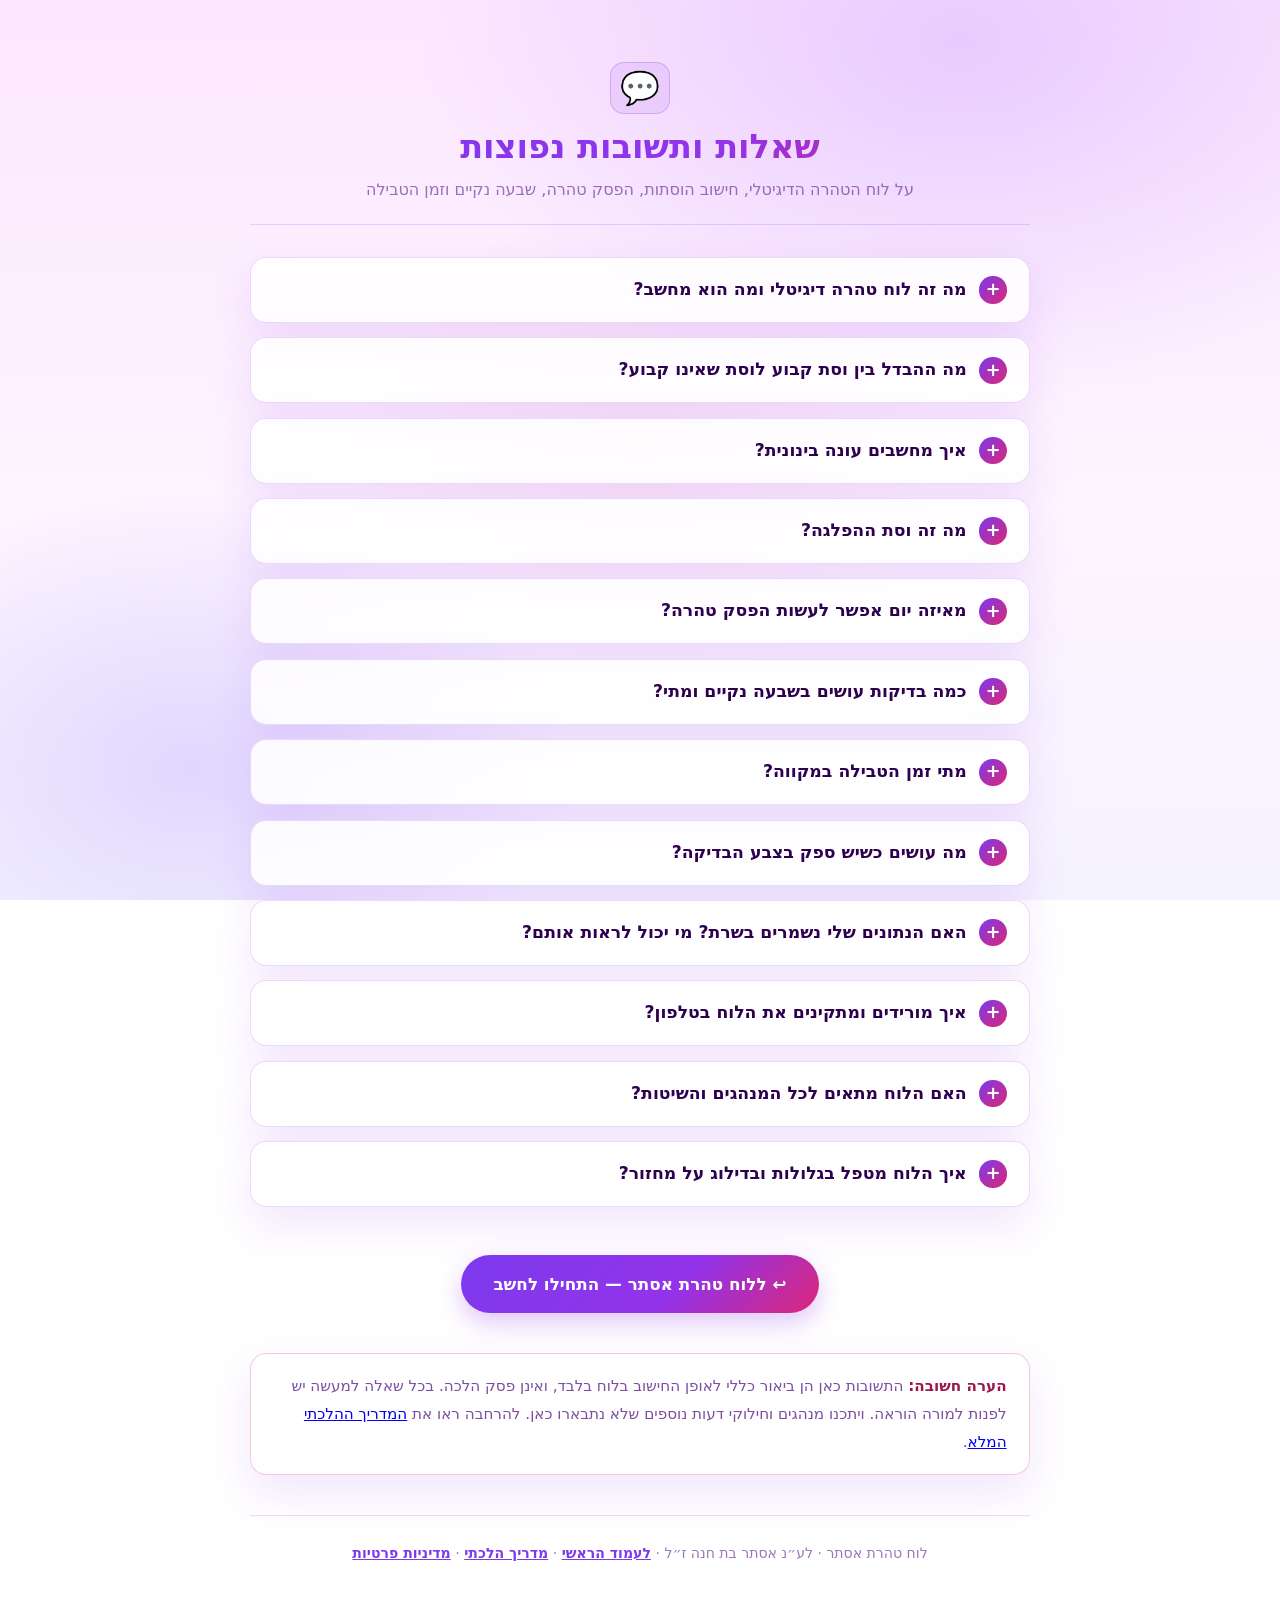
==== faq.html @ 2efc6121 "שיפורי SEO: קטע אודות גלוי, דף שאלות ותשובות, כפתור התקנה + ערכות עיצוב חדשות SEO: - קטע "אודות" גלו" ====
<!doctype html>
<html lang="he" dir="rtl">
  <head>
    <meta charset="UTF-8" />
    <meta name="viewport" content="width=device-width, initial-scale=1" />
    <title>שאלות ותשובות — לוח טהרה, חישוב וסתות, הפסק טהרה וזמן טבילה | טהרת אסתר</title>
    <meta name="description" content="תשובות לשאלות נפוצות: מה זה לוח טהרה דיגיטלי, איך מחשבים עונה בינונית ווסת הפלגה, מאיזה יום עושים הפסק טהרה, כמה בדיקות בשבעה נקיים, מתי זמן הטבילה במקווה, ואיך מתקינים את הלוח בטלפון." />
    <meta name="keywords" content="לוח טהרה, לוח טהרה דיגיטלי, מחשבון טהרה, מחשבון וסתות, חישוב וסתות, עונה בינונית, וסת הפלגה, הפסק טהרה, שבעה נקיים, זמן טבילה, מחשבון טבילה במקווה, לוח טהרה להורדה, שאלות ותשובות" />
    <meta name="author" content="yhg" />
    <link rel="canonical" href="https://lgolds311-code.github.io/taharat-esther-vestot/faq.html" />
    <meta property="og:title" content="שאלות ותשובות — לוח טהרה דיגיטלי, וסתות, הפסק טהרה וטבילה" />
    <meta property="og:description" content="תשובות קצרות לשאלות הנפוצות על חישוב וסתות, הפסק טהרה, שבעה נקיים, זמן טבילה, פרטיות והתקנה — נלווה ללוח טהרת אסתר." />
    <meta property="og:type" content="article" />
    <meta property="og:url" content="https://lgolds311-code.github.io/taharat-esther-vestot/faq.html" />
    <meta property="og:locale" content="he_IL" />
    <meta property="og:image" content="https://lgolds311-code.github.io/taharat-esther-vestot/preview.png" />
    <meta property="og:image:width" content="1200" />
    <meta property="og:image:height" content="630" />
    <meta name="theme-color" content="#fdf4ff" />
    <link rel="icon" href="./icon.svg" type="image/svg+xml" />
    <style>
      :root {
        --card: rgba(255, 255, 255, 0.88);
        --border: rgba(147, 51, 234, 0.18);
        --brand: #9333ea;
        --brand-2: #7c3aed;
        --accent: #db2777;
        --text: #2d0050;
        --muted: rgba(88, 28, 135, 0.6);
        --shadow: 0 18px 44px rgba(147, 51, 234, 0.12);
        --radius: 16px;
      }
      * { box-sizing: border-box; }
      html { scroll-behavior: smooth; }
      body {
        margin: 0;
        color-scheme: light;
        font-family: "Segoe UI", "Heebo", system-ui, -apple-system, Arial, sans-serif;
        color: var(--text);
        line-height: 1.85;
        background:
          radial-gradient(900px 600px at 75% 5%,  rgba(216, 180, 254, 0.55), transparent 60%),
          radial-gradient(700px 500px at 15% 85%, rgba(196, 181, 253, 0.45), transparent 55%),
          radial-gradient(500px 400px at 50% 50%, rgba(251, 207, 232, 0.30), transparent 60%),
          linear-gradient(180deg, #fce7ff 0%, #fdf4ff 55%, #f5f3ff 100%);
        background-attachment: fixed;
        min-height: 100vh;
      }
      .wrap { max-width: 820px; margin: 0 auto; padding: 2.4rem 1.25rem 4rem; }

      header.hero {
        text-align: center;
        padding: 1.5rem 0 1.2rem;
        border-bottom: 1px solid var(--border);
        margin-bottom: 2rem;
      }
      .hero .logo {
        display: inline-flex;
        font-size: 2rem;
        line-height: 1;
        padding: 0.55rem;
        border-radius: 14px;
        background: rgba(147, 51, 234, 0.1);
        border: 1px solid rgba(147, 51, 234, 0.25);
      }
      h1 {
        font-size: clamp(1.5rem, 4.5vw, 2.1rem);
        margin: 0.7rem 0 0.4rem;
        background: linear-gradient(135deg, #7c3aed 0%, #9333ea 60%, #db2777 100%);
        -webkit-background-clip: text;
        background-clip: text;
        color: transparent;
        line-height: 1.3;
      }
      .hero p.sub { color: var(--muted); margin: 0.2rem 0 0; font-size: 1rem; }

      .intro {
        background: var(--card);
        border: 1px solid var(--border);
        border-radius: var(--radius);
        padding: 1.2rem 1.4rem;
        margin-bottom: 2rem;
        font-size: 1.02rem;
        box-shadow: var(--shadow);
      }

      nav.toc {
        background: var(--card);
        border: 1px solid var(--border);
        border-radius: var(--radius);
        padding: 1rem 1.4rem;
        margin-bottom: 2.4rem;
        box-shadow: var(--shadow);
      }
      nav.toc strong { color: var(--brand); display: block; margin-bottom: 0.5rem; }
      nav.toc ul { margin: 0; padding-inline-start: 1.2rem; columns: 2; }
      nav.toc li { margin: 0.25rem 0; }
      nav.toc a { color: var(--brand-2); text-decoration: none; }
      nav.toc a:hover { color: var(--accent); text-decoration: underline; }

      section { margin-bottom: 2.6rem; }
      h2 {
        font-size: 1.4rem;
        color: var(--brand);
        border-inline-start: 4px solid var(--brand);
        padding-inline-start: 0.7rem;
        margin: 2rem 0 0.9rem;
      }
      h3 {
        font-size: 1.1rem;
        color: var(--brand-2);
        margin: 1.4rem 0 0.4rem;
      }
      p { margin: 0.7rem 0; }
      strong { color: #5b21b6; }
      ul.clean { padding-inline-start: 1.3rem; }
      ul.clean li { margin: 0.5rem 0; }
      .example {
        background: rgba(219, 39, 119, 0.08);
        border-radius: 10px;
        padding: 0.2rem 0.7rem;
        font-style: italic;
        color: #9d174d;
      }
      .note {
        font-size: 0.95rem;
        color: rgba(88, 28, 135, 0.78);
        background: rgba(147, 51, 234, 0.06);
        border-inline-start: 3px solid var(--brand-2);
        padding: 0.6rem 0.9rem;
        border-radius: 0 10px 10px 0;
        margin: 0.8rem 0;
      }

      .cta {
        text-align: center;
        margin: 3rem 0 1.5rem;
      }
      .cta a {
        display: inline-block;
        background: linear-gradient(135deg, #7c3aed 0%, #9333ea 60%, #db2777 100%);
        color: #fff;
        text-decoration: none;
        font-weight: 700;
        padding: 0.85rem 2rem;
        border-radius: 999px;
        font-size: 1.05rem;
        box-shadow: 0 10px 26px rgba(147, 51, 234, 0.28);
      }
      .cta a:hover { opacity: 0.92; }

      .disclaimer {
        background: rgba(255, 255, 255, 0.7);
        border: 1px solid rgba(219, 39, 119, 0.25);
        border-radius: var(--radius);
        padding: 1.1rem 1.4rem;
        color: rgba(88, 28, 135, 0.78);
        font-size: 0.95rem;
        margin-top: 2.5rem;
        box-shadow: var(--shadow);
      }
      .disclaimer strong { color: #9d174d; }
      footer {
        text-align: center;
        color: var(--muted);
        font-size: 0.88rem;
        margin-top: 2.5rem;
        padding-top: 1.5rem;
        border-top: 1px solid var(--border);
      }
      footer a, section p a { color: var(--brand-2); font-weight: 600; }
    
      .faq {
        background: var(--card);
        border: 1px solid var(--border);
        border-radius: var(--radius);
        box-shadow: var(--shadow);
        margin: 0.9rem 0;
        padding: 0 1.4rem;
      }
      .faq summary {
        list-style: none;
        cursor: pointer;
        display: flex;
        align-items: center;
        gap: 0.8rem;
        padding: 1rem 0;
      }
      .faq summary::-webkit-details-marker { display: none; }
      .faq summary::before {
        content: "+";
        flex: 0 0 1.7rem;
        height: 1.7rem;
        border-radius: 50%;
        display: inline-flex;
        align-items: center;
        justify-content: center;
        background: linear-gradient(135deg, #7c3aed, #db2777);
        color: #fff;
        font-weight: 700;
        font-size: 1.1rem;
        line-height: 1;
      }
      .faq[open] summary::before { content: "−"; }
      .faq summary h2 {
        margin: 0;
        padding: 0;
        border: 0;
        font-size: 1.08rem;
        color: var(--text);
      }
      .faq__a { padding: 0 0 1.1rem 2.5rem; }
      .faq__a p { margin: 0; }
      .faq__a a { color: var(--brand-2); font-weight: 600; }
    </style>
    <script type="application/ld+json">
{
  "@context": "https://schema.org",
  "@type": "FAQPage",
  "inLanguage": "he",
  "mainEntity": [
    {
      "@type": "Question",
      "name": "מה זה לוח טהרה דיגיטלי ומה הוא מחשב?",
      "acceptedAnswer": {
        "@type": "Answer",
        "text": "לוח טהרה דיגיטלי הוא אפליקציה שמחליפה את החישוב הידני של ימי הפרישה. לוח טהרת אסתר מחשב אוטומטית את כל עונות הפרישה לפי ההלכה — וסת החודש, עונה בינונית, יום הבינוני ווסת ההפלגה — וכן וסת קבוע ושאינו קבוע, וסת הדילוג ועקירת וסתות. בנוסף הוא מסמן את יום ההפסק טהרה, סופר את השבעה נקיים עם תזכורות לבדיקות, ומציג את ליל הטבילה במקווה. הלוח חינמי, פרטי, ועובד גם ללא אינטרנט."
      }
    },
    {
      "@type": "Question",
      "name": "מה ההבדל בין וסת קבוע לוסת שאינו קבוע?",
      "acceptedAnswer": {
        "@type": "Answer",
        "text": "אשה שראתה דם ועדיין לא קבעה וסת — חוששת בחודש הבא לשלושה זמנים: וסת החודש (אותו יום בחודש העברי), עונה בינונית (לרוב השיטות יום השלושים לראייה), ווסת ההפלגה (מנין הימים שבין הראייה הקודמת לאחרונה). אשה שראתה את אותו הוסת שלוש פעמים רצופות קובעת וסת קבוע, ומאז חוששת לוסת שקבעה בלבד ולא לשאר הוסתות. הלוח מזהה אוטומטית קביעת וסת ומעדכן את ימי הפרישה בהתאם."
      }
    },
    {
      "@type": "Question",
      "name": "איך מחשבים עונה בינונית?",
      "acceptedAnswer": {
        "@type": "Answer",
        "text": "עונה בינונית היא, לרוב השיטות, יום השלושים מיום הראייה הקודמת (כשיום הראייה נמנה כיום הראשון). יש שיטות שחוששות גם ליום ל״א. הלוח מחשב את העונה הבינונית אוטומטית מכל ראייה שמסמנים בו, ומאפשר לבחור בהגדרות את השיטה שלפיה נוהגים."
      }
    },
    {
      "@type": "Question",
      "name": "מה זה וסת ההפלגה?",
      "acceptedAnswer": {
        "@type": "Answer",
        "text": "וסת ההפלגה הוא מספר הימים שחלפו בין הראייה הקודמת לראייה האחרונה. לדוגמה: אם בין שתי הראיות האחרונות עברו 28 ימים, חוששת שמא תראה שוב לאחר 28 ימים מהראייה האחרונה. אם הפלגה זהה חזרה שלוש פעמים — נקבעה וסת הפלגה קבועה. הלוח מחשב את ההפלגה מכל צמד ראיות ומסמן את יום החשש בלוח."
      }
    },
    {
      "@type": "Question",
      "name": "מאיזה יום אפשר לעשות הפסק טהרה?",
      "acceptedAnswer": {
        "@type": "Answer",
        "text": "לאחר שפסקה מלראות עושים הפסק טהרה. יש אומרים שאפשר לפסוק בטהרה מהיום הרביעי לראיית הוסת, ויש מהיום החמישי, ויש מהשישי ויש הנוהגים מהשביעי — לפי מנהג הקהילה ופסק מורה ההוראה. הפסק הטהרה נעשה כחצי שעה קודם השקיעה. בלוח ניתן להגדיר מאיזה יום נוהגים לפסוק בטהרה, והוא יסמן את היום המתאים ויתזכר בזמן."
      }
    },
    {
      "@type": "Question",
      "name": "כמה בדיקות עושים בשבעה נקיים ומתי?",
      "acceptedAnswer": {
        "@type": "Answer",
        "text": "אם בדיקת ההפסק טהרה יצאה טהורה, מתחילים למחרת לספור שבעה נקיים. במשך שבעת הימים בודקים שתי בדיקות בכל יום: בדיקת שחרית כשקמים בבוקר, ובדיקת ערבית כחצי שעה קודם השקיעה. הלוח יכול לשלוח תזכורת לכל בדיקה, לפי זמני השקיעה במקום המגורים."
      }
    },
    {
      "@type": "Question",
      "name": "מתי זמן הטבילה במקווה?",
      "acceptedAnswer": {
        "@type": "Answer",
        "text": "זמן הטבילה במקווה הוא בערב שלאחר היום השביעי של השבעה נקיים. הלוח מחשב את ליל הטבילה אוטומטית מיום ההפסק טהרה, מציג אותו בלוח ומאפשר להגדיר תזכורת מראש."
      }
    },
    {
      "@type": "Question",
      "name": "מה עושים כשיש ספק בצבע הבדיקה?",
      "acceptedAnswer": {
        "@type": "Answer",
        "text": "כל ספק בבדיקה — האם הצבע טהור או לא — צריך להתייעץ עם מורה הוראה מוסמך לתחום זה. הלוח אינו מחליף פסק הלכה. בלשונית \"צור קשר\" בלוח יש קישור למציאת מורה הוראה מוסמך באיזורכם."
      }
    },
    {
      "@type": "Question",
      "name": "האם הנתונים שלי נשמרים בשרת? מי יכול לראות אותם?",
      "acceptedAnswer": {
        "@type": "Answer",
        "text": "לא. כל הנתונים — הראיות, ההגדרות והתזכורות — נשמרים אך ורק במכשיר שלכם (בדפדפן), ואינם נשלחים לשום שרת. אין הרשמה, אין חשבון ואין איסוף מידע אישי. ניתן לייצא גיבוי לקובץ ולייבא אותו במכשיר אחר. פירוט מלא במדיניות הפרטיות."
      }
    },
    {
      "@type": "Question",
      "name": "איך מורידים ומתקינים את הלוח בטלפון?",
      "acceptedAnswer": {
        "@type": "Answer",
        "text": "לוח טהרת אסתר הוא אפליקציית ווב (PWA) שמתקינים ישירות מהדפדפן, ללא חנות אפליקציות. באנדרואיד: לחצו על הכפתור \"התקנה במכשיר\" בעמוד הראשי, או על \"התקנת אפליקציה\" בתפריט הדפדפן. באייפון: פתחו את הלוח בספארי, לחצו על כפתור השיתוף ובחרו \"הוספה למסך הבית\". לאחר ההתקנה הלוח נפתח כמו כל אפליקציה ועובד גם ללא אינטרנט."
      }
    },
    {
      "@type": "Question",
      "name": "האם הלוח מתאים לכל המנהגים והשיטות?",
      "acceptedAnswer": {
        "@type": "Answer",
        "text": "כן. הלוח מאפשר לבחור בהגדרות את השיטה לפיה נוהגים בכל אחד מהחישובים: יום ההפסק טהרה, עונה בינונית (יום ל׳ או ל״א), עונת אור זרוע, אופן חישוב ההפלגות ועוד — כך שהוא מתאים לקהילות אשכנז, ספרד וכל המנהגים. בכל שאלה למעשה יש לפנות למורה הוראה."
      }
    },
    {
      "@type": "Question",
      "name": "איך הלוח מטפל בגלולות ובדילוג על מחזור?",
      "acceptedAnswer": {
        "@type": "Answer",
        "text": "בלשונית \"גלולות\" בהגדרות ניתן לסמן יום הפסקת גלולות בלוח. הלוח מסמן אוטומטית את יום החשש הנובע מהפסקת הגלולות, לצד שאר עונות הפרישה. בכל מקרה של שינוי הורמונלי או מחזור לא סדיר מומלץ להתייעץ עם מורה הוראה."
      }
    }
  ]
}
    </script>
    <script type="application/ld+json">
{
  "@context": "https://schema.org",
  "@type": "BreadcrumbList",
  "itemListElement": [
    {
      "@type": "ListItem",
      "position": 1,
      "name": "לוח טהרת אסתר",
      "item": "https://lgolds311-code.github.io/taharat-esther-vestot/"
    },
    {
      "@type": "ListItem",
      "position": 2,
      "name": "שאלות ותשובות",
      "item": "https://lgolds311-code.github.io/taharat-esther-vestot/faq.html"
    }
  ]
}
    </script>
  </head>
  <body>
    <div class="wrap">
      <header class="hero">
        <div class="logo">💬</div>
        <h1>שאלות ותשובות נפוצות</h1>
        <p class="sub">על לוח הטהרה הדיגיטלי, חישוב הוסתות, הפסק טהרה, שבעה נקיים וזמן הטבילה</p>
      </header>

      <details class="faq" id="q1">
        <summary><h2>מה זה לוח טהרה דיגיטלי ומה הוא מחשב?</h2></summary>
        <div class="faq__a"><p>לוח טהרה דיגיטלי הוא אפליקציה שמחליפה את החישוב הידני של ימי הפרישה. לוח טהרת אסתר מחשב אוטומטית את כל עונות הפרישה לפי ההלכה — וסת החודש, עונה בינונית, יום הבינוני ווסת ההפלגה — וכן וסת קבוע ושאינו קבוע, וסת הדילוג ועקירת וסתות. בנוסף הוא מסמן את יום ההפסק טהרה, סופר את השבעה נקיים עם תזכורות לבדיקות, ומציג את ליל הטבילה במקווה. הלוח חינמי, פרטי, ועובד גם ללא אינטרנט.</p></div>
      </details>

      <details class="faq" id="q2">
        <summary><h2>מה ההבדל בין וסת קבוע לוסת שאינו קבוע?</h2></summary>
        <div class="faq__a"><p>אשה שראתה דם ועדיין לא קבעה וסת — חוששת בחודש הבא לשלושה זמנים: וסת החודש (אותו יום בחודש העברי), עונה בינונית (לרוב השיטות יום השלושים לראייה), ווסת ההפלגה (מנין הימים שבין הראייה הקודמת לאחרונה). אשה שראתה את אותו הוסת שלוש פעמים רצופות קובעת וסת קבוע, ומאז חוששת לוסת שקבעה בלבד ולא לשאר הוסתות. הלוח מזהה אוטומטית קביעת וסת ומעדכן את ימי הפרישה בהתאם.</p></div>
      </details>

      <details class="faq" id="q3">
        <summary><h2>איך מחשבים עונה בינונית?</h2></summary>
        <div class="faq__a"><p>עונה בינונית היא, לרוב השיטות, יום השלושים מיום הראייה הקודמת (כשיום הראייה נמנה כיום הראשון). יש שיטות שחוששות גם ליום ל״א. הלוח מחשב את העונה הבינונית אוטומטית מכל ראייה שמסמנים בו, ומאפשר לבחור בהגדרות את השיטה שלפיה נוהגים.</p></div>
      </details>

      <details class="faq" id="q4">
        <summary><h2>מה זה וסת ההפלגה?</h2></summary>
        <div class="faq__a"><p>וסת ההפלגה הוא מספר הימים שחלפו בין הראייה הקודמת לראייה האחרונה. לדוגמה: אם בין שתי הראיות האחרונות עברו 28 ימים, חוששת שמא תראה שוב לאחר 28 ימים מהראייה האחרונה. אם הפלגה זהה חזרה שלוש פעמים — נקבעה וסת הפלגה קבועה. הלוח מחשב את ההפלגה מכל צמד ראיות ומסמן את יום החשש בלוח.</p></div>
      </details>

      <details class="faq" id="q5">
        <summary><h2>מאיזה יום אפשר לעשות הפסק טהרה?</h2></summary>
        <div class="faq__a"><p>לאחר שפסקה מלראות עושים הפסק טהרה. יש אומרים שאפשר לפסוק בטהרה מהיום הרביעי לראיית הוסת, ויש מהיום החמישי, ויש מהשישי ויש הנוהגים מהשביעי — לפי מנהג הקהילה ופסק מורה ההוראה. הפסק הטהרה נעשה כחצי שעה קודם השקיעה. בלוח ניתן להגדיר מאיזה יום נוהגים לפסוק בטהרה, והוא יסמן את היום המתאים ויתזכר בזמן.</p></div>
      </details>

      <details class="faq" id="q6">
        <summary><h2>כמה בדיקות עושים בשבעה נקיים ומתי?</h2></summary>
        <div class="faq__a"><p>אם בדיקת ההפסק טהרה יצאה טהורה, מתחילים למחרת לספור שבעה נקיים. במשך שבעת הימים בודקים שתי בדיקות בכל יום: בדיקת שחרית כשקמים בבוקר, ובדיקת ערבית כחצי שעה קודם השקיעה. הלוח יכול לשלוח תזכורת לכל בדיקה, לפי זמני השקיעה במקום המגורים.</p></div>
      </details>

      <details class="faq" id="q7">
        <summary><h2>מתי זמן הטבילה במקווה?</h2></summary>
        <div class="faq__a"><p>זמן הטבילה במקווה הוא בערב שלאחר היום השביעי של השבעה נקיים. הלוח מחשב את ליל הטבילה אוטומטית מיום ההפסק טהרה, מציג אותו בלוח ומאפשר להגדיר תזכורת מראש.</p></div>
      </details>

      <details class="faq" id="q8">
        <summary><h2>מה עושים כשיש ספק בצבע הבדיקה?</h2></summary>
        <div class="faq__a"><p>כל ספק בבדיקה — האם הצבע טהור או לא — צריך להתייעץ עם מורה הוראה מוסמך לתחום זה. הלוח אינו מחליף פסק הלכה. בלשונית "צור קשר" בלוח יש קישור למציאת מורה הוראה מוסמך באיזורכם.</p></div>
      </details>

      <details class="faq" id="q9">
        <summary><h2>האם הנתונים שלי נשמרים בשרת? מי יכול לראות אותם?</h2></summary>
        <div class="faq__a"><p>לא. כל הנתונים — הראיות, ההגדרות והתזכורות — נשמרים אך ורק במכשיר שלכם (בדפדפן), ואינם נשלחים לשום שרת. אין הרשמה, אין חשבון ואין איסוף מידע אישי. ניתן לייצא גיבוי לקובץ ולייבא אותו במכשיר אחר. פירוט מלא במדיניות הפרטיות.</p></div>
      </details>

      <details class="faq" id="q10">
        <summary><h2>איך מורידים ומתקינים את הלוח בטלפון?</h2></summary>
        <div class="faq__a"><p>לוח טהרת אסתר הוא אפליקציית ווב (PWA) שמתקינים ישירות מהדפדפן, ללא חנות אפליקציות. באנדרואיד: לחצו על הכפתור "התקנה במכשיר" בעמוד הראשי, או על "התקנת אפליקציה" בתפריט הדפדפן. באייפון: פתחו את הלוח בספארי, לחצו על כפתור השיתוף ובחרו "הוספה למסך הבית". לאחר ההתקנה הלוח נפתח כמו כל אפליקציה ועובד גם ללא אינטרנט.</p></div>
      </details>

      <details class="faq" id="q11">
        <summary><h2>האם הלוח מתאים לכל המנהגים והשיטות?</h2></summary>
        <div class="faq__a"><p>כן. הלוח מאפשר לבחור בהגדרות את השיטה לפיה נוהגים בכל אחד מהחישובים: יום ההפסק טהרה, עונה בינונית (יום ל׳ או ל״א), עונת אור זרוע, אופן חישוב ההפלגות ועוד — כך שהוא מתאים לקהילות אשכנז, ספרד וכל המנהגים. בכל שאלה למעשה יש לפנות למורה הוראה.</p></div>
      </details>

      <details class="faq" id="q12">
        <summary><h2>איך הלוח מטפל בגלולות ובדילוג על מחזור?</h2></summary>
        <div class="faq__a"><p>בלשונית "גלולות" בהגדרות ניתן לסמן יום הפסקת גלולות בלוח. הלוח מסמן אוטומטית את יום החשש הנובע מהפסקת הגלולות, לצד שאר עונות הפרישה. בכל מקרה של שינוי הורמונלי או מחזור לא סדיר מומלץ להתייעץ עם מורה הוראה.</p></div>
      </details>

      <div class="cta">
        <a href="./index.html">↩ ללוח טהרת אסתר — התחילו לחשב</a>
      </div>

      <div class="disclaimer">
        <strong>הערה חשובה:</strong> התשובות כאן הן ביאור כללי לאופן החישוב בלוח בלבד, ואינן פסק
        הלכה. בכל שאלה למעשה יש לפנות למורה הוראה. ויתכנו מנהגים וחילוקי דעות נוספים שלא
        נתבארו כאן. להרחבה ראו את <a href="./madrich.html">המדריך ההלכתי המלא</a>.
      </div>

      <footer>
        לוח טהרת אסתר · לע״נ אסתר בת חנה ז״ל ·
        <a href="./index.html">לעמוד הראשי</a> ·
        <a href="./madrich.html">מדריך הלכתי</a> ·
        <a href="./privacy.html">מדיניות פרטיות</a>
      </footer>
    </div>
  </body>
</html>
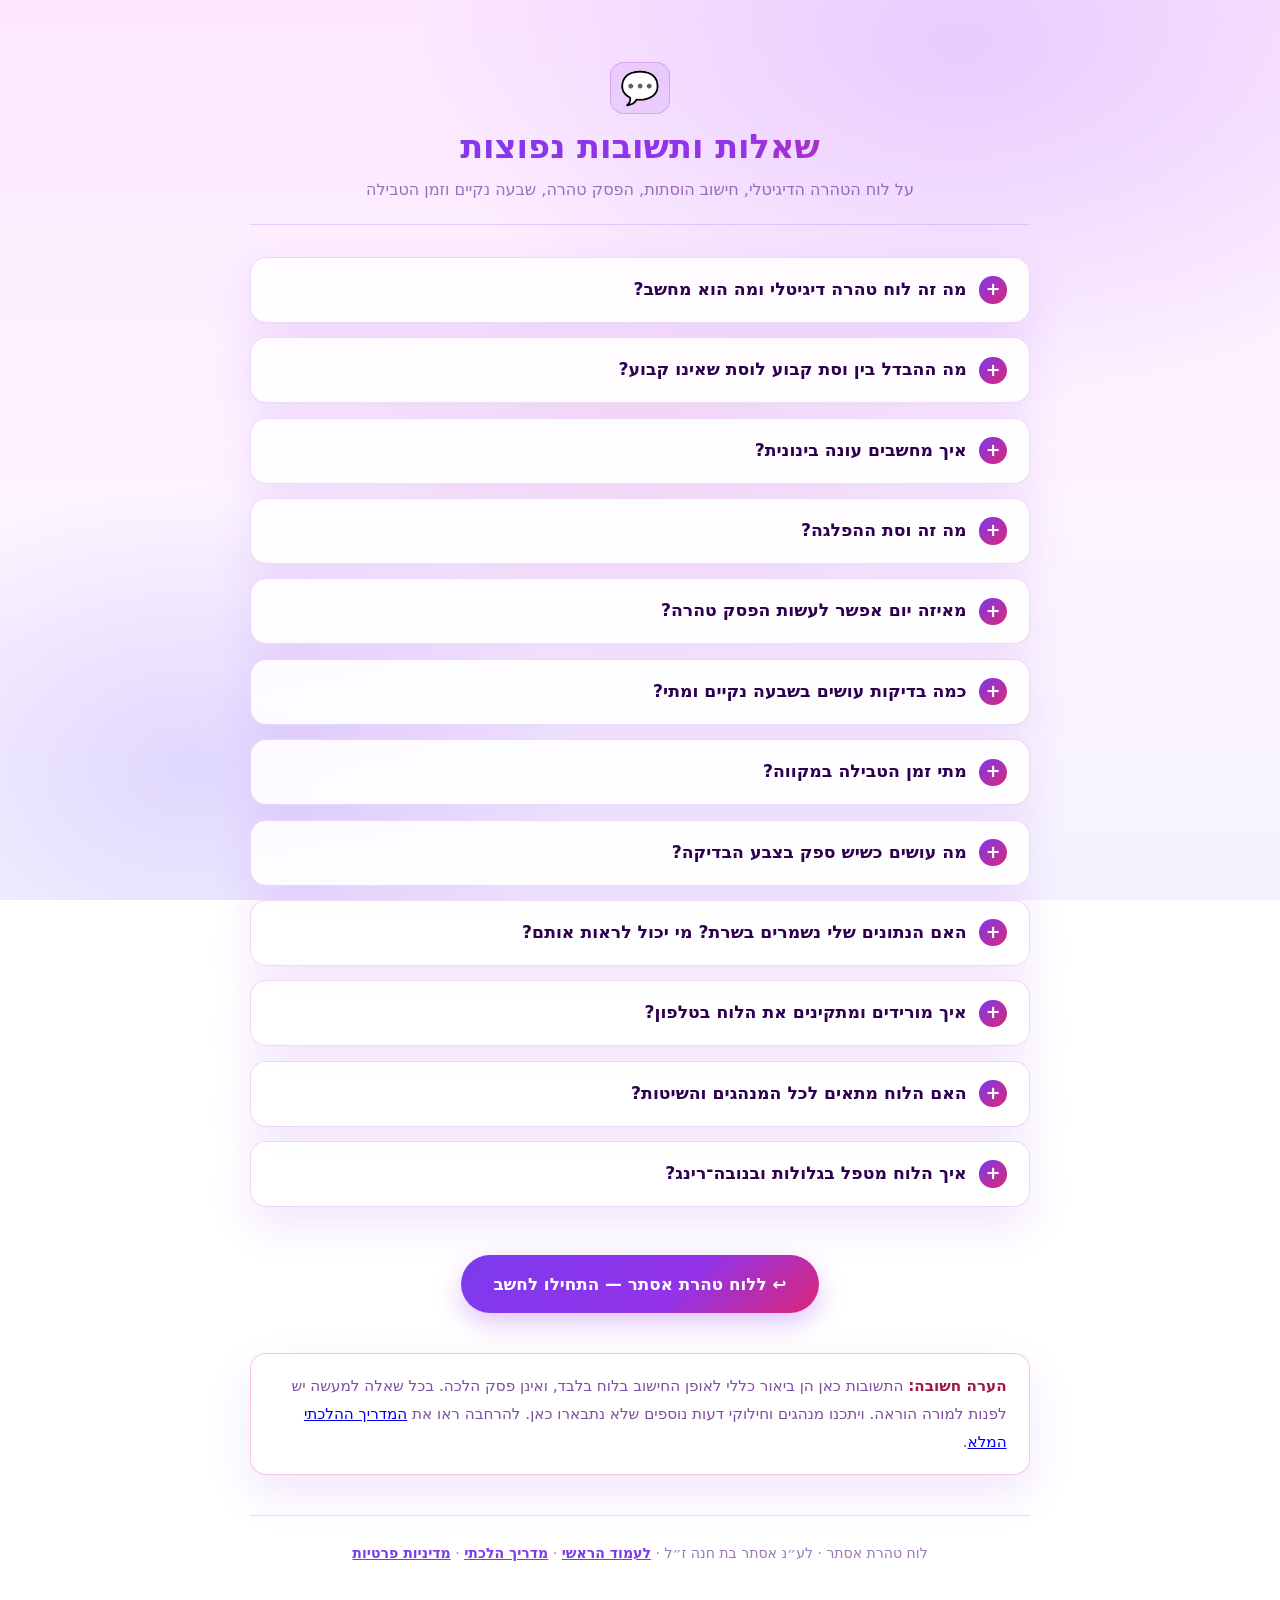
==== commit e2c4f990: "ערכות עיצוב עם תמונות רקע, נובה־רינג, ותיקוני נוסח בשאלות ותשובות - 4 ערכות עיצוב עם תמונות רקע (Web" ====
--- a/faq.html
+++ b/faq.html
@@ -264,7 +264,7 @@
       "name": "כמה בדיקות עושים בשבעה נקיים ומתי?",
       "acceptedAnswer": {
         "@type": "Answer",
-        "text": "אם בדיקת ההפסק טהרה יצאה טהורה, מתחילים למחרת לספור שבעה נקיים. במשך שבעת הימים בודקים שתי בדיקות בכל יום: בדיקת שחרית כשקמים בבוקר, ובדיקת ערבית כחצי שעה קודם השקיעה. הלוח יכול לשלוח תזכורת לכל בדיקה, לפי זמני השקיעה במקום המגורים."
+        "text": "אם בדיקת ההפסק טהרה יצאה טהורה, מתחילים למחרת לספור שבעה נקיים. במשך שבעת הימים בודקים שתי בדיקות בכל יום: בדיקת שחרית כשקמים בבוקר, ובדיקת ערבית כחצי שעה קודם השקיעה. הלוח יכול לשלוח תזכורת לכל בדיקה, לפי זמני השקיעה במקום המגורים. במקרים מסוימים ניתן להפחית את מספר הבדיקות — על פי הוראת מורה הוראה בלבד."
       }
     },
     {
@@ -304,15 +304,15 @@
       "name": "האם הלוח מתאים לכל המנהגים והשיטות?",
       "acceptedAnswer": {
         "@type": "Answer",
-        "text": "כן. הלוח מאפשר לבחור בהגדרות את השיטה לפיה נוהגים בכל אחד מהחישובים: יום ההפסק טהרה, עונה בינונית (יום ל׳ או ל״א), עונת אור זרוע, אופן חישוב ההפלגות ועוד — כך שהוא מתאים לקהילות אשכנז, ספרד וכל המנהגים. בכל שאלה למעשה יש לפנות למורה הוראה."
-      }
-    },
-    {
-      "@type": "Question",
-      "name": "איך הלוח מטפל בגלולות ובדילוג על מחזור?",
-      "acceptedAnswer": {
-        "@type": "Answer",
-        "text": "בלשונית \"גלולות\" בהגדרות ניתן לסמן יום הפסקת גלולות בלוח. הלוח מסמן אוטומטית את יום החשש הנובע מהפסקת הגלולות, לצד שאר עונות הפרישה. בכל מקרה של שינוי הורמונלי או מחזור לא סדיר מומלץ להתייעץ עם מורה הוראה."
+        "text": "כן. הלוח מאפשר לבחור בהגדרות את השיטה לפיה נוהגים בכל אחד מהחישובים: יום ההפסק טהרה, עונה בינונית (יום ל׳ או ל״א), עונת אור זרוע, אופן חישוב ההפלגות ועוד — כך שהוא מתאים לכל המנהגים — אשכנז, ספרד, חסידי וחב״ד. בכל שאלה למעשה יש לפנות למורה הוראה."
+      }
+    },
+    {
+      "@type": "Question",
+      "name": "איך הלוח מטפל בגלולות ובנובה־רינג?",
+      "acceptedAnswer": {
+        "@type": "Answer",
+        "text": "בלשונית \"גלולות\" בהגדרות ניתן לסמן בלוח את יום הפסקת הגלולות או הוצאת טבעת הנובה־רינג (NuvaRing). הלוח מסמן אוטומטית את יום החשש הנובע מההפסקה, לצד שאר עונות הפרישה. בכל מקרה של שינוי הורמונלי או מחזור לא סדיר מומלץ להתייעץ עם מורה הוראה."
       }
     }
   ]
@@ -374,7 +374,7 @@
 
       <details class="faq" id="q6">
         <summary><h2>כמה בדיקות עושים בשבעה נקיים ומתי?</h2></summary>
-        <div class="faq__a"><p>אם בדיקת ההפסק טהרה יצאה טהורה, מתחילים למחרת לספור שבעה נקיים. במשך שבעת הימים בודקים שתי בדיקות בכל יום: בדיקת שחרית כשקמים בבוקר, ובדיקת ערבית כחצי שעה קודם השקיעה. הלוח יכול לשלוח תזכורת לכל בדיקה, לפי זמני השקיעה במקום המגורים.</p></div>
+        <div class="faq__a"><p>אם בדיקת ההפסק טהרה יצאה טהורה, מתחילים למחרת לספור שבעה נקיים. במשך שבעת הימים בודקים שתי בדיקות בכל יום: בדיקת שחרית כשקמים בבוקר, ובדיקת ערבית כחצי שעה קודם השקיעה. הלוח יכול לשלוח תזכורת לכל בדיקה, לפי זמני השקיעה במקום המגורים. במקרים מסוימים ניתן להפחית את מספר הבדיקות — על פי הוראת מורה הוראה בלבד.</p></div>
       </details>
 
       <details class="faq" id="q7">
@@ -384,7 +384,7 @@
 
       <details class="faq" id="q8">
         <summary><h2>מה עושים כשיש ספק בצבע הבדיקה?</h2></summary>
-        <div class="faq__a"><p>כל ספק בבדיקה — האם הצבע טהור או לא — צריך להתייעץ עם מורה הוראה מוסמך לתחום זה. הלוח אינו מחליף פסק הלכה. בלשונית "צור קשר" בלוח יש קישור למציאת מורה הוראה מוסמך באיזורכם.</p></div>
+        <div class="faq__a"><p>כל ספק בבדיקה — האם הצבע טהור או לא — צריך להתייעץ עם מורה הוראה מוסמך לתחום זה. הלוח אינו מחליף פסק הלכה. <a href="./index.html#contact">בלשונית "צור קשר" בלוח</a> יש קישור למציאת מורה הוראה מוסמך באיזורכם.</p></div>
       </details>
 
       <details class="faq" id="q9">
@@ -399,12 +399,12 @@
 
       <details class="faq" id="q11">
         <summary><h2>האם הלוח מתאים לכל המנהגים והשיטות?</h2></summary>
-        <div class="faq__a"><p>כן. הלוח מאפשר לבחור בהגדרות את השיטה לפיה נוהגים בכל אחד מהחישובים: יום ההפסק טהרה, עונה בינונית (יום ל׳ או ל״א), עונת אור זרוע, אופן חישוב ההפלגות ועוד — כך שהוא מתאים לקהילות אשכנז, ספרד וכל המנהגים. בכל שאלה למעשה יש לפנות למורה הוראה.</p></div>
+        <div class="faq__a"><p>כן. הלוח מאפשר לבחור בהגדרות את השיטה לפיה נוהגים בכל אחד מהחישובים: יום ההפסק טהרה, עונה בינונית (יום ל׳ או ל״א), עונת אור זרוע, אופן חישוב ההפלגות ועוד — כך שהוא מתאים לכל המנהגים — אשכנז, ספרד, חסידי וחב״ד. בכל שאלה למעשה יש לפנות למורה הוראה.</p></div>
       </details>
 
       <details class="faq" id="q12">
-        <summary><h2>איך הלוח מטפל בגלולות ובדילוג על מחזור?</h2></summary>
-        <div class="faq__a"><p>בלשונית "גלולות" בהגדרות ניתן לסמן יום הפסקת גלולות בלוח. הלוח מסמן אוטומטית את יום החשש הנובע מהפסקת הגלולות, לצד שאר עונות הפרישה. בכל מקרה של שינוי הורמונלי או מחזור לא סדיר מומלץ להתייעץ עם מורה הוראה.</p></div>
+        <summary><h2>איך הלוח מטפל בגלולות ובנובה־רינג?</h2></summary>
+        <div class="faq__a"><p>בלשונית "גלולות" בהגדרות ניתן לסמן בלוח את יום הפסקת הגלולות או הוצאת טבעת הנובה־רינג (NuvaRing). הלוח מסמן אוטומטית את יום החשש הנובע מההפסקה, לצד שאר עונות הפרישה. בכל מקרה של שינוי הורמונלי או מחזור לא סדיר מומלץ להתייעץ עם מורה הוראה.</p></div>
       </details>
 
       <div class="cta">
